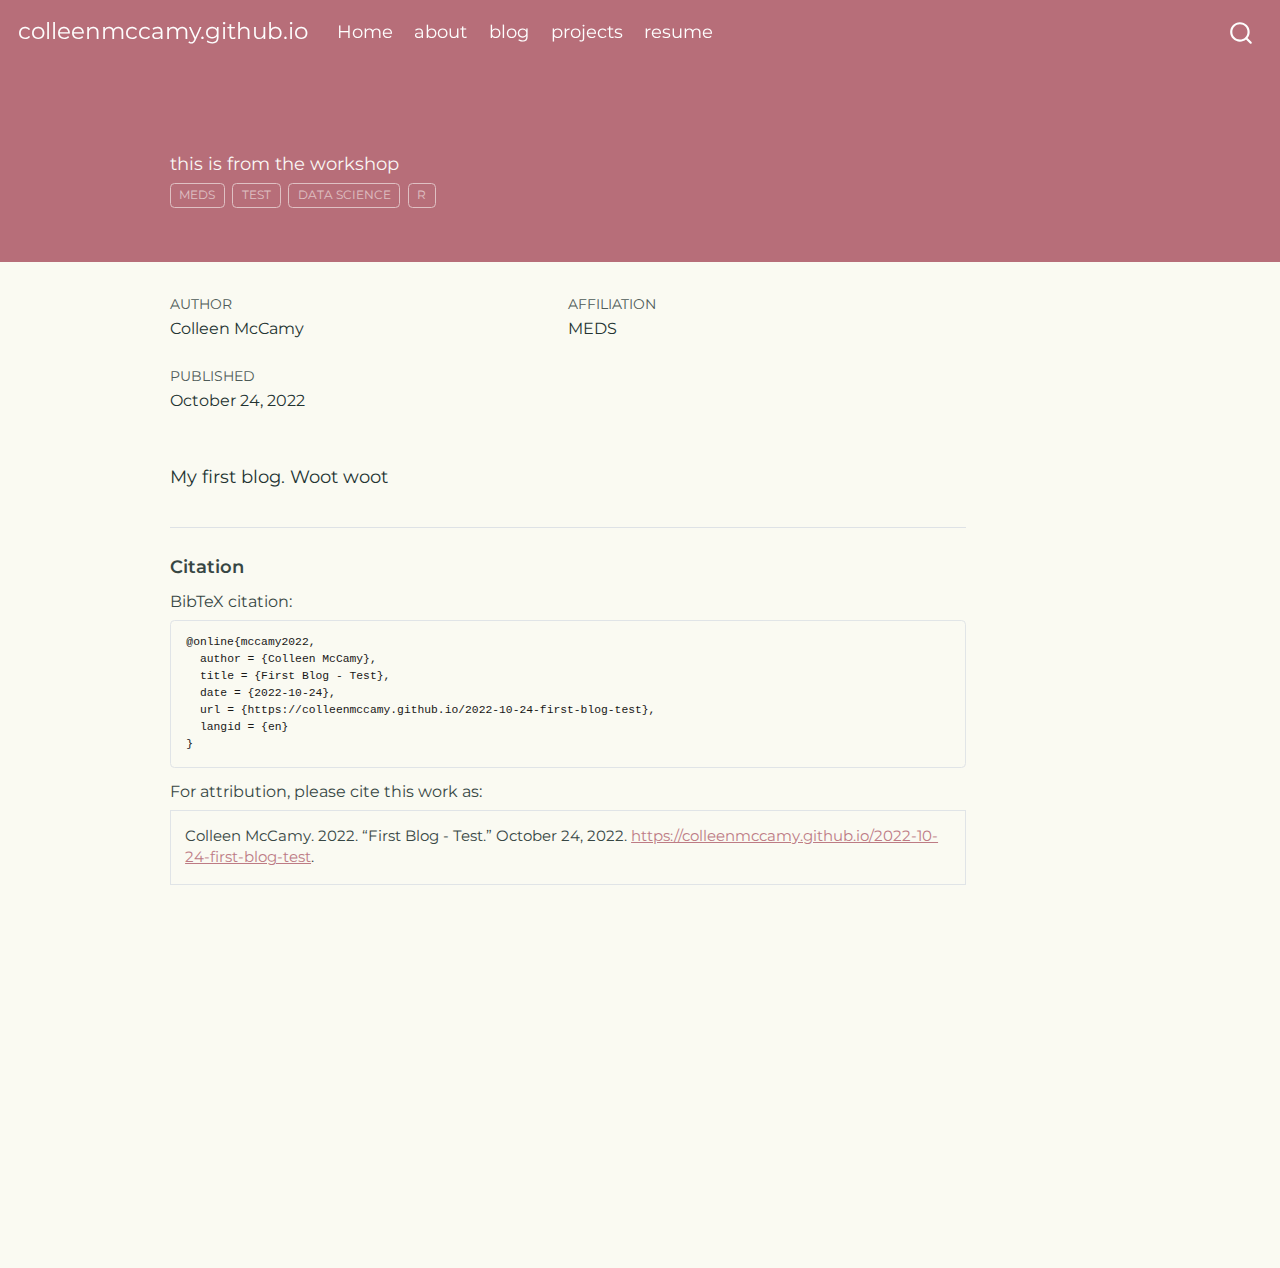
==== docs/posts/2022-10-24-first-blog-test/index.html @ 51aaa910 "added blog examples" ====
<!DOCTYPE html>
<html xmlns="http://www.w3.org/1999/xhtml" lang="en" xml:lang="en"><head>

<meta charset="utf-8">
<meta name="generator" content="quarto-1.0.36">

<meta name="viewport" content="width=device-width, initial-scale=1.0, user-scalable=yes">

<meta name="author" content="Colleen McCamy">
<meta name="dcterms.date" content="2022-10-24">
<meta name="description" content="this is from the workshop">

<title>colleenmccamy.github.io - first blog - test</title>
<style>
code{white-space: pre-wrap;}
span.smallcaps{font-variant: small-caps;}
span.underline{text-decoration: underline;}
div.column{display: inline-block; vertical-align: top; width: 50%;}
div.hanging-indent{margin-left: 1.5em; text-indent: -1.5em;}
ul.task-list{list-style: none;}
</style>


<script src="../../site_libs/quarto-nav/quarto-nav.js"></script>
<script src="../../site_libs/quarto-nav/headroom.min.js"></script>
<script src="../../site_libs/clipboard/clipboard.min.js"></script>
<script src="../../site_libs/quarto-search/autocomplete.umd.js"></script>
<script src="../../site_libs/quarto-search/fuse.min.js"></script>
<script src="../../site_libs/quarto-search/quarto-search.js"></script>
<meta name="quarto:offset" content="../../">
<script src="../../site_libs/quarto-html/quarto.js"></script>
<script src="../../site_libs/quarto-html/popper.min.js"></script>
<script src="../../site_libs/quarto-html/tippy.umd.min.js"></script>
<script src="../../site_libs/quarto-html/anchor.min.js"></script>
<link href="../../site_libs/quarto-html/tippy.css" rel="stylesheet">
<link href="../../site_libs/quarto-html/quarto-syntax-highlighting.css" rel="stylesheet" id="quarto-text-highlighting-styles">
<script src="../../site_libs/bootstrap/bootstrap.min.js"></script>
<link href="../../site_libs/bootstrap/bootstrap-icons.css" rel="stylesheet">
<link href="../../site_libs/bootstrap/bootstrap.min.css" rel="stylesheet" id="quarto-bootstrap" data-mode="light">
<script id="quarto-search-options" type="application/json">{
  "location": "navbar",
  "copy-button": false,
  "collapse-after": 3,
  "panel-placement": "end",
  "type": "overlay",
  "limit": 20,
  "language": {
    "search-no-results-text": "No results",
    "search-matching-documents-text": "matching documents",
    "search-copy-link-title": "Copy link to search",
    "search-hide-matches-text": "Hide additional matches",
    "search-more-match-text": "more match in this document",
    "search-more-matches-text": "more matches in this document",
    "search-clear-button-title": "Clear",
    "search-detached-cancel-button-title": "Cancel",
    "search-submit-button-title": "Submit"
  }
}</script>
<style>
    .quarto-title-block .quarto-title-banner {
      color: #FAF7F5;
background: images/images.jpeg;
    }
    </style>


</head>

<body class="nav-fixed">

<div id="quarto-search-results"></div>
  <header id="quarto-header" class="headroom fixed-top">
    <nav class="navbar navbar-expand-lg navbar-dark ">
      <div class="navbar-container container-fluid">
      <a class="navbar-brand" href="../../index.html">
    <span class="navbar-title">colleenmccamy.github.io</span>
  </a>
          <button class="navbar-toggler" type="button" data-bs-toggle="collapse" data-bs-target="#navbarCollapse" aria-controls="navbarCollapse" aria-expanded="false" aria-label="Toggle navigation" onclick="if (window.quartoToggleHeadroom) { window.quartoToggleHeadroom(); }">
  <span class="navbar-toggler-icon"></span>
</button>
          <div class="collapse navbar-collapse" id="navbarCollapse">
            <ul class="navbar-nav navbar-nav-scroll me-auto">
  <li class="nav-item">
    <a class="nav-link" href="../../index.html">Home</a>
  </li>  
  <li class="nav-item">
    <a class="nav-link" href="../../about.html">about</a>
  </li>  
  <li class="nav-item">
    <a class="nav-link" href="../../blog.html">blog</a>
  </li>  
  <li class="nav-item">
    <a class="nav-link" href="../../projects.html">projects</a>
  </li>  
  <li class="nav-item">
    <a class="nav-link" href="../../resume.html">resume</a>
  </li>  
</ul>
              <div id="quarto-search" class="" title="Search"></div>
          </div> <!-- /navcollapse -->
      </div> <!-- /container-fluid -->
    </nav>
</header>
<!-- content -->
<header id="title-block-header" class="quarto-title-block default page-columns page-full">
  <div class="quarto-title-banner page-columns page-full">
    <div class="quarto-title column-body">
      <h1 class="title">first blog - test</h1>
                  <div>
        <div class="description">
          this is from the workshop
        </div>
      </div>
                          <div class="quarto-categories">
                <div class="quarto-category">MEDS</div>
                <div class="quarto-category">test</div>
                <div class="quarto-category">data science</div>
                <div class="quarto-category">R</div>
              </div>
                  </div>
  </div>
    
  <div class="quarto-title-meta-author">
    <div class="quarto-title-meta-heading">Author</div>
    <div class="quarto-title-meta-heading">Affiliation</div>
    
      <div class="quarto-title-meta-contents">
      <a href="https://colleenmccamy.github.io/">Colleen McCamy</a> 
    </div>
      <div class="quarto-title-meta-contents">
          <p class="affiliation">
              <a href="https://ucsb-meds.github.io/">
              MEDS
              </a>
            </p>
        </div>
      </div>

  <div class="quarto-title-meta">

        
      <div>
      <div class="quarto-title-meta-heading">Published</div>
      <div class="quarto-title-meta-contents">
        <p class="date">October 24, 2022</p>
      </div>
    </div>
      
    </div>
    
  
  </header><div id="quarto-content" class="quarto-container page-columns page-rows-contents page-layout-article page-navbar">
<!-- sidebar -->
<!-- margin-sidebar -->
    <div id="quarto-margin-sidebar" class="sidebar margin-sidebar">
        
    </div>
<!-- main -->
<main class="content quarto-banner-title-block" id="quarto-document-content">




<p>My first blog. Woot woot</p>



<div id="quarto-appendix" class="default"><section class="quarto-appendix-contents"><h2 class="anchored quarto-appendix-heading">Citation</h2><div><div class="quarto-appendix-secondary-label">BibTeX citation:</div><pre class="sourceCode code-with-copy quarto-appendix-bibtex"><code class="sourceCode bibtex">@online{mccamy2022,
  author = {Colleen McCamy},
  title = {First Blog - Test},
  date = {2022-10-24},
  url = {https://colleenmccamy.github.io/2022-10-24-first-blog-test},
  langid = {en}
}
</code><button title="Copy to Clipboard" class="code-copy-button"><i class="bi"></i></button></pre><div class="quarto-appendix-secondary-label">For attribution, please cite this work as:</div><div id="ref-mccamy2022" class="csl-entry quarto-appendix-citeas" role="doc-biblioentry">
Colleen McCamy. 2022. <span>“First Blog - Test.”</span> October 24,
2022. <a href="https://colleenmccamy.github.io/2022-10-24-first-blog-test">https://colleenmccamy.github.io/2022-10-24-first-blog-test</a>.
</div></div></section></div></main> <!-- /main -->
<script id="quarto-html-after-body" type="application/javascript">
window.document.addEventListener("DOMContentLoaded", function (event) {
  const toggleBodyColorMode = (bsSheetEl) => {
    const mode = bsSheetEl.getAttribute("data-mode");
    const bodyEl = window.document.querySelector("body");
    if (mode === "dark") {
      bodyEl.classList.add("quarto-dark");
      bodyEl.classList.remove("quarto-light");
    } else {
      bodyEl.classList.add("quarto-light");
      bodyEl.classList.remove("quarto-dark");
    }
  }
  const toggleBodyColorPrimary = () => {
    const bsSheetEl = window.document.querySelector("link#quarto-bootstrap");
    if (bsSheetEl) {
      toggleBodyColorMode(bsSheetEl);
    }
  }
  toggleBodyColorPrimary();  
  const icon = "";
  const anchorJS = new window.AnchorJS();
  anchorJS.options = {
    placement: 'right',
    icon: icon
  };
  anchorJS.add('.anchored');
  const clipboard = new window.ClipboardJS('.code-copy-button', {
    target: function(trigger) {
      return trigger.previousElementSibling;
    }
  });
  clipboard.on('success', function(e) {
    // button target
    const button = e.trigger;
    // don't keep focus
    button.blur();
    // flash "checked"
    button.classList.add('code-copy-button-checked');
    var currentTitle = button.getAttribute("title");
    button.setAttribute("title", "Copied!");
    setTimeout(function() {
      button.setAttribute("title", currentTitle);
      button.classList.remove('code-copy-button-checked');
    }, 1000);
    // clear code selection
    e.clearSelection();
  });
  function tippyHover(el, contentFn) {
    const config = {
      allowHTML: true,
      content: contentFn,
      maxWidth: 500,
      delay: 100,
      arrow: false,
      appendTo: function(el) {
          return el.parentElement;
      },
      interactive: true,
      interactiveBorder: 10,
      theme: 'quarto',
      placement: 'bottom-start'
    };
    window.tippy(el, config); 
  }
  const noterefs = window.document.querySelectorAll('a[role="doc-noteref"]');
  for (var i=0; i<noterefs.length; i++) {
    const ref = noterefs[i];
    tippyHover(ref, function() {
      let href = ref.getAttribute('href');
      try { href = new URL(href).hash; } catch {}
      const id = href.replace(/^#\/?/, "");
      const note = window.document.getElementById(id);
      return note.innerHTML;
    });
  }
  var bibliorefs = window.document.querySelectorAll('a[role="doc-biblioref"]');
  for (var i=0; i<bibliorefs.length; i++) {
    const ref = bibliorefs[i];
    const cites = ref.parentNode.getAttribute('data-cites').split(' ');
    tippyHover(ref, function() {
      var popup = window.document.createElement('div');
      cites.forEach(function(cite) {
        var citeDiv = window.document.createElement('div');
        citeDiv.classList.add('hanging-indent');
        citeDiv.classList.add('csl-entry');
        var biblioDiv = window.document.getElementById('ref-' + cite);
        if (biblioDiv) {
          citeDiv.innerHTML = biblioDiv.innerHTML;
        }
        popup.appendChild(citeDiv);
      });
      return popup.innerHTML;
    });
  }
});
</script>
</div> <!-- /content -->



</body></html>
---- docs/site_libs/quarto-html/tippy.css ----
.tippy-box[data-animation=fade][data-state=hidden]{opacity:0}[data-tippy-root]{max-width:calc(100vw - 10px)}.tippy-box{position:relative;background-color:#333;color:#fff;border-radius:4px;font-size:14px;line-height:1.4;white-space:normal;outline:0;transition-property:transform,visibility,opacity}.tippy-box[data-placement^=top]>.tippy-arrow{bottom:0}.tippy-box[data-placement^=top]>.tippy-arrow:before{bottom:-7px;left:0;border-width:8px 8px 0;border-top-color:initial;transform-origin:center top}.tippy-box[data-placement^=bottom]>.tippy-arrow{top:0}.tippy-box[data-placement^=bottom]>.tippy-arrow:before{top:-7px;left:0;border-width:0 8px 8px;border-bottom-color:initial;transform-origin:center bottom}.tippy-box[data-placement^=left]>.tippy-arrow{right:0}.tippy-box[data-placement^=left]>.tippy-arrow:before{border-width:8px 0 8px 8px;border-left-color:initial;right:-7px;transform-origin:center left}.tippy-box[data-placement^=right]>.tippy-arrow{left:0}.tippy-box[data-placement^=right]>.tippy-arrow:before{left:-7px;border-width:8px 8px 8px 0;border-right-color:initial;transform-origin:center right}.tippy-box[data-inertia][data-state=visible]{transition-timing-function:cubic-bezier(.54,1.5,.38,1.11)}.tippy-arrow{width:16px;height:16px;color:#333}.tippy-arrow:before{content:"";position:absolute;border-color:transparent;border-style:solid}.tippy-content{position:relative;padding:5px 9px;z-index:1}
---- docs/site_libs/quarto-html/quarto-syntax-highlighting.css ----
/* quarto syntax highlight colors */
:root {
  --quarto-hl-ot-color: #003B4F;
  --quarto-hl-at-color: #657422;
  --quarto-hl-ss-color: #20794D;
  --quarto-hl-an-color: #5E5E5E;
  --quarto-hl-fu-color: #4758AB;
  --quarto-hl-st-color: #20794D;
  --quarto-hl-cf-color: #003B4F;
  --quarto-hl-op-color: #5E5E5E;
  --quarto-hl-er-color: #AD0000;
  --quarto-hl-bn-color: #AD0000;
  --quarto-hl-al-color: #AD0000;
  --quarto-hl-va-color: #111111;
  --quarto-hl-bu-color: inherit;
  --quarto-hl-ex-color: inherit;
  --quarto-hl-pp-color: #AD0000;
  --quarto-hl-in-color: #5E5E5E;
  --quarto-hl-vs-color: #20794D;
  --quarto-hl-wa-color: #5E5E5E;
  --quarto-hl-do-color: #5E5E5E;
  --quarto-hl-im-color: #00769E;
  --quarto-hl-ch-color: #20794D;
  --quarto-hl-dt-color: #AD0000;
  --quarto-hl-fl-color: #AD0000;
  --quarto-hl-co-color: #5E5E5E;
  --quarto-hl-cv-color: #5E5E5E;
  --quarto-hl-cn-color: #8f5902;
  --quarto-hl-sc-color: #5E5E5E;
  --quarto-hl-dv-color: #AD0000;
  --quarto-hl-kw-color: #003B4F;
}

/* other quarto variables */
:root {
  --quarto-font-monospace: SFMono-Regular, Menlo, Monaco, Consolas, "Liberation Mono", "Courier New", monospace;
}

pre > code.sourceCode > span {
  color: #003B4F;
}

code span {
  color: #003B4F;
}

code.sourceCode > span {
  color: #003B4F;
}

div.sourceCode,
div.sourceCode pre.sourceCode {
  color: #003B4F;
}

code span.ot {
  color: #003B4F;
}

code span.at {
  color: #657422;
}

code span.ss {
  color: #20794D;
}

code span.an {
  color: #5E5E5E;
}

code span.fu {
  color: #4758AB;
}

code span.st {
  color: #20794D;
}

code span.cf {
  color: #003B4F;
}

code span.op {
  color: #5E5E5E;
}

code span.er {
  color: #AD0000;
}

code span.bn {
  color: #AD0000;
}

code span.al {
  color: #AD0000;
}

code span.va {
  color: #111111;
}

code span.pp {
  color: #AD0000;
}

code span.in {
  color: #5E5E5E;
}

code span.vs {
  color: #20794D;
}

code span.wa {
  color: #5E5E5E;
  font-style: italic;
}

code span.do {
  color: #5E5E5E;
  font-style: italic;
}

code span.im {
  color: #00769E;
}

code span.ch {
  color: #20794D;
}

code span.dt {
  color: #AD0000;
}

code span.fl {
  color: #AD0000;
}

code span.co {
  color: #5E5E5E;
}

code span.cv {
  color: #5E5E5E;
  font-style: italic;
}

code span.cn {
  color: #8f5902;
}

code span.sc {
  color: #5E5E5E;
}

code span.dv {
  color: #AD0000;
}

code span.kw {
  color: #003B4F;
}

.prevent-inlining {
  content: "</";
}

/*# sourceMappingURL=debc5d5d77c3f9108843748ff7464032.css.map */
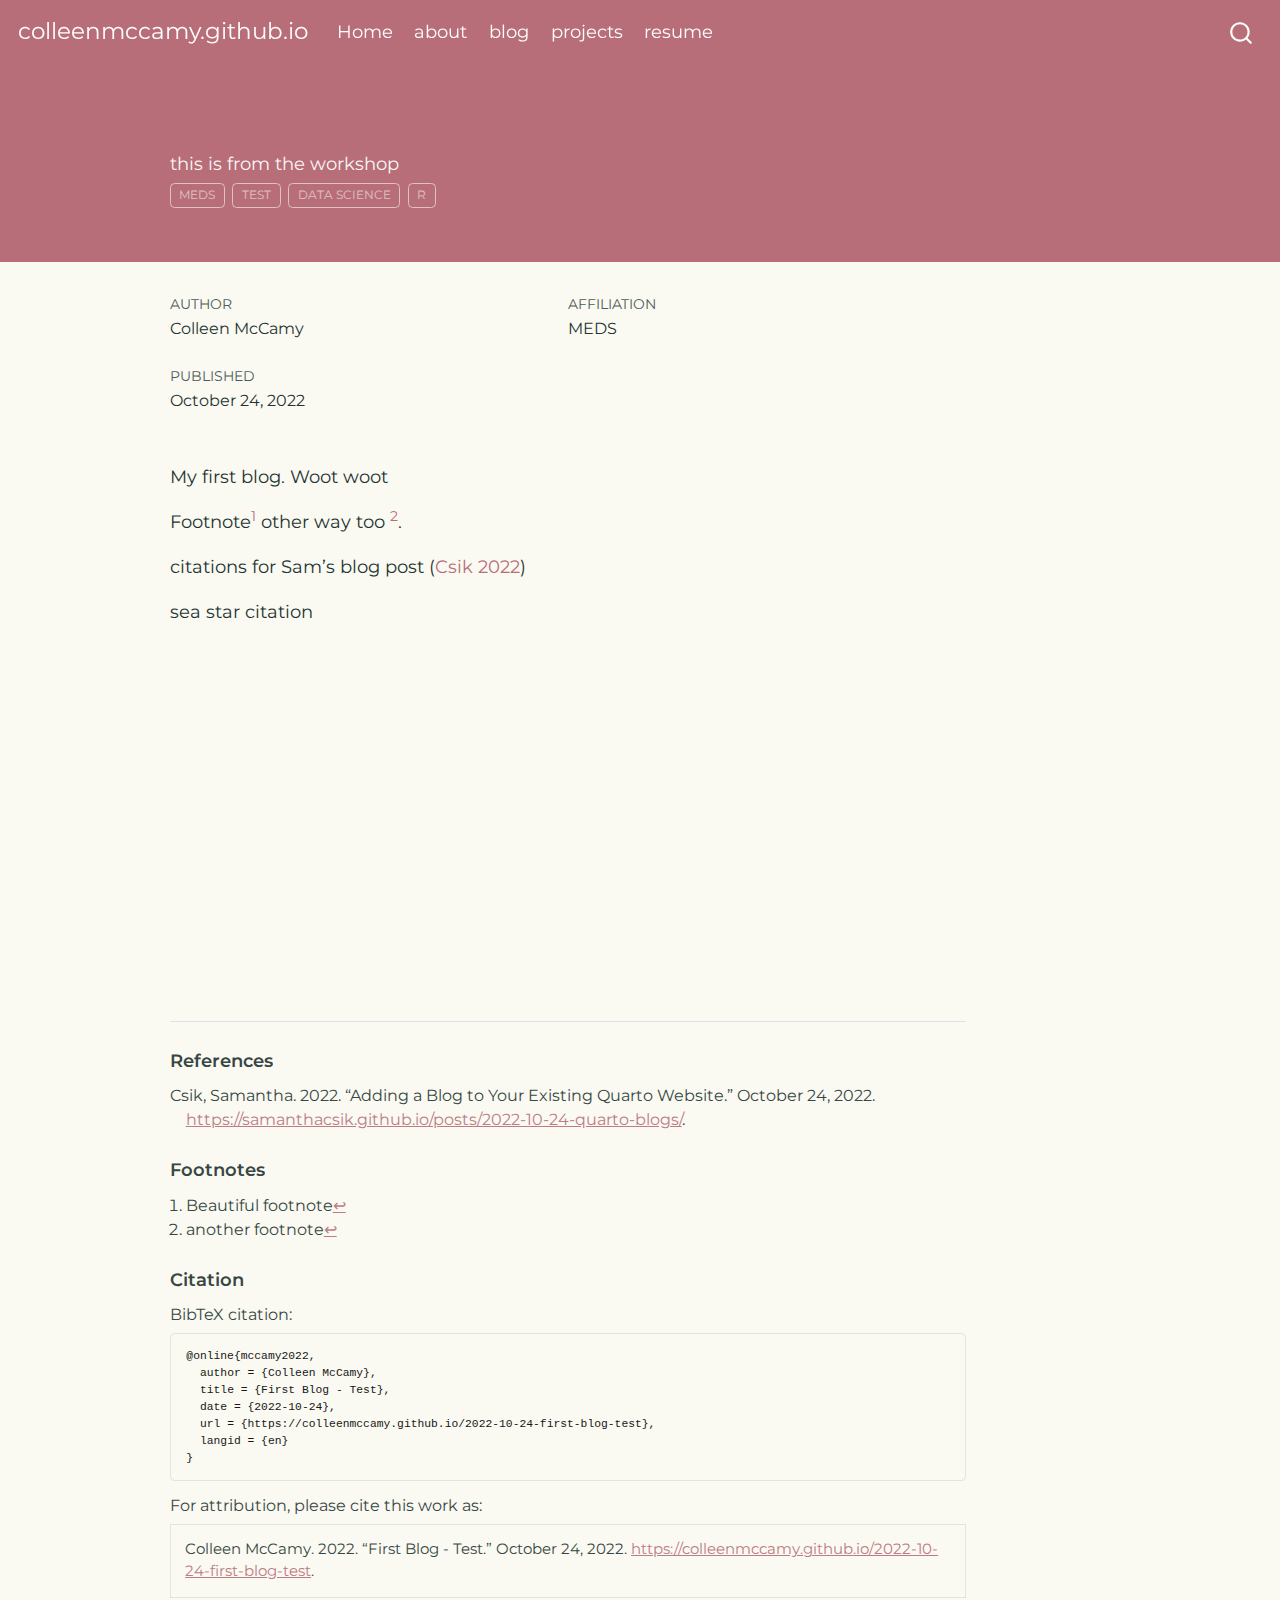
==== commit 3af3e984: "workshop edits" ====
--- a/docs/posts/2022-10-24-first-blog-test/index.html
+++ b/docs/posts/2022-10-24-first-blog-test/index.html
@@ -18,6 +18,25 @@
 div.column{display: inline-block; vertical-align: top; width: 50%;}
 div.hanging-indent{margin-left: 1.5em; text-indent: -1.5em;}
 ul.task-list{list-style: none;}
+div.csl-bib-body { }
+div.csl-entry {
+  clear: both;
+}
+.hanging div.csl-entry {
+  margin-left:2em;
+  text-indent:-2em;
+}
+div.csl-left-margin {
+  min-width:2em;
+  float:left;
+}
+div.csl-right-inline {
+  margin-left:2em;
+  padding-left:1em;
+}
+div.csl-indent {
+  margin-left: 2em;
+}
 </style>
 
 
@@ -162,10 +181,27 @@
 
 
 <p>My first blog. Woot woot</p>
-
-
-
-<div id="quarto-appendix" class="default"><section class="quarto-appendix-contents"><h2 class="anchored quarto-appendix-heading">Citation</h2><div><div class="quarto-appendix-secondary-label">BibTeX citation:</div><pre class="sourceCode code-with-copy quarto-appendix-bibtex"><code class="sourceCode bibtex">@online{mccamy2022,
+<p>Footnote<a href="#fn1" class="footnote-ref" id="fnref1" role="doc-noteref"><sup>1</sup></a> other way too <a href="#fn2" class="footnote-ref" id="fnref2" role="doc-noteref"><sup>2</sup></a>.</p>
+<p>citations for Sam’s blog post <span class="citation" data-cites="csik2022">(<a href="#ref-csik2022" role="doc-biblioref">Csik 2022</a>)</span></p>
+<p>sea star citation</p>
+<iframe width="560" height="315" src="https://www.youtube.com/embed/vPhg6sc1Mk4" title="YouTube video player" frameborder="0" allow="accelerometer; autoplay; clipboard-write; encrypted-media; gyroscope; picture-in-picture" allowfullscreen="">
+</iframe>
+
+
+
+
+
+<div id="quarto-appendix" class="default"><section class="quarto-appendix-contents" role="doc-bibliography"><h2 class="anchored quarto-appendix-heading">References</h2><div id="refs" class="references csl-bib-body hanging-indent" role="doc-bibliography">
+<div id="ref-csik2022" class="csl-entry" role="doc-biblioentry">
+Csik, Samantha. 2022. <span>“Adding a Blog to Your Existing <span>Quarto</span> Website.”</span> October 24, 2022. <a href="https://samanthacsik.github.io/posts/2022-10-24-quarto-blogs/">https://samanthacsik.github.io/posts/2022-10-24-quarto-blogs/</a>.
+</div>
+</div></section><section class="footnotes footnotes-end-of-document" role="doc-endnotes"><h2 class="anchored quarto-appendix-heading">Footnotes</h2>
+
+<ol>
+<li id="fn1" role="doc-endnote"><p>Beautiful footnote<a href="#fnref1" class="footnote-back" role="doc-backlink">↩︎</a></p></li>
+<li id="fn2" role="doc-endnote"><p>another footnote<a href="#fnref2" class="footnote-back" role="doc-backlink">↩︎</a></p></li>
+</ol>
+</section><section class="quarto-appendix-contents"><h2 class="anchored quarto-appendix-heading">Citation</h2><div><div class="quarto-appendix-secondary-label">BibTeX citation:</div><pre class="sourceCode code-with-copy quarto-appendix-bibtex"><code class="sourceCode bibtex">@online{mccamy2022,
   author = {Colleen McCamy},
   title = {First Blog - Test},
   date = {2022-10-24},
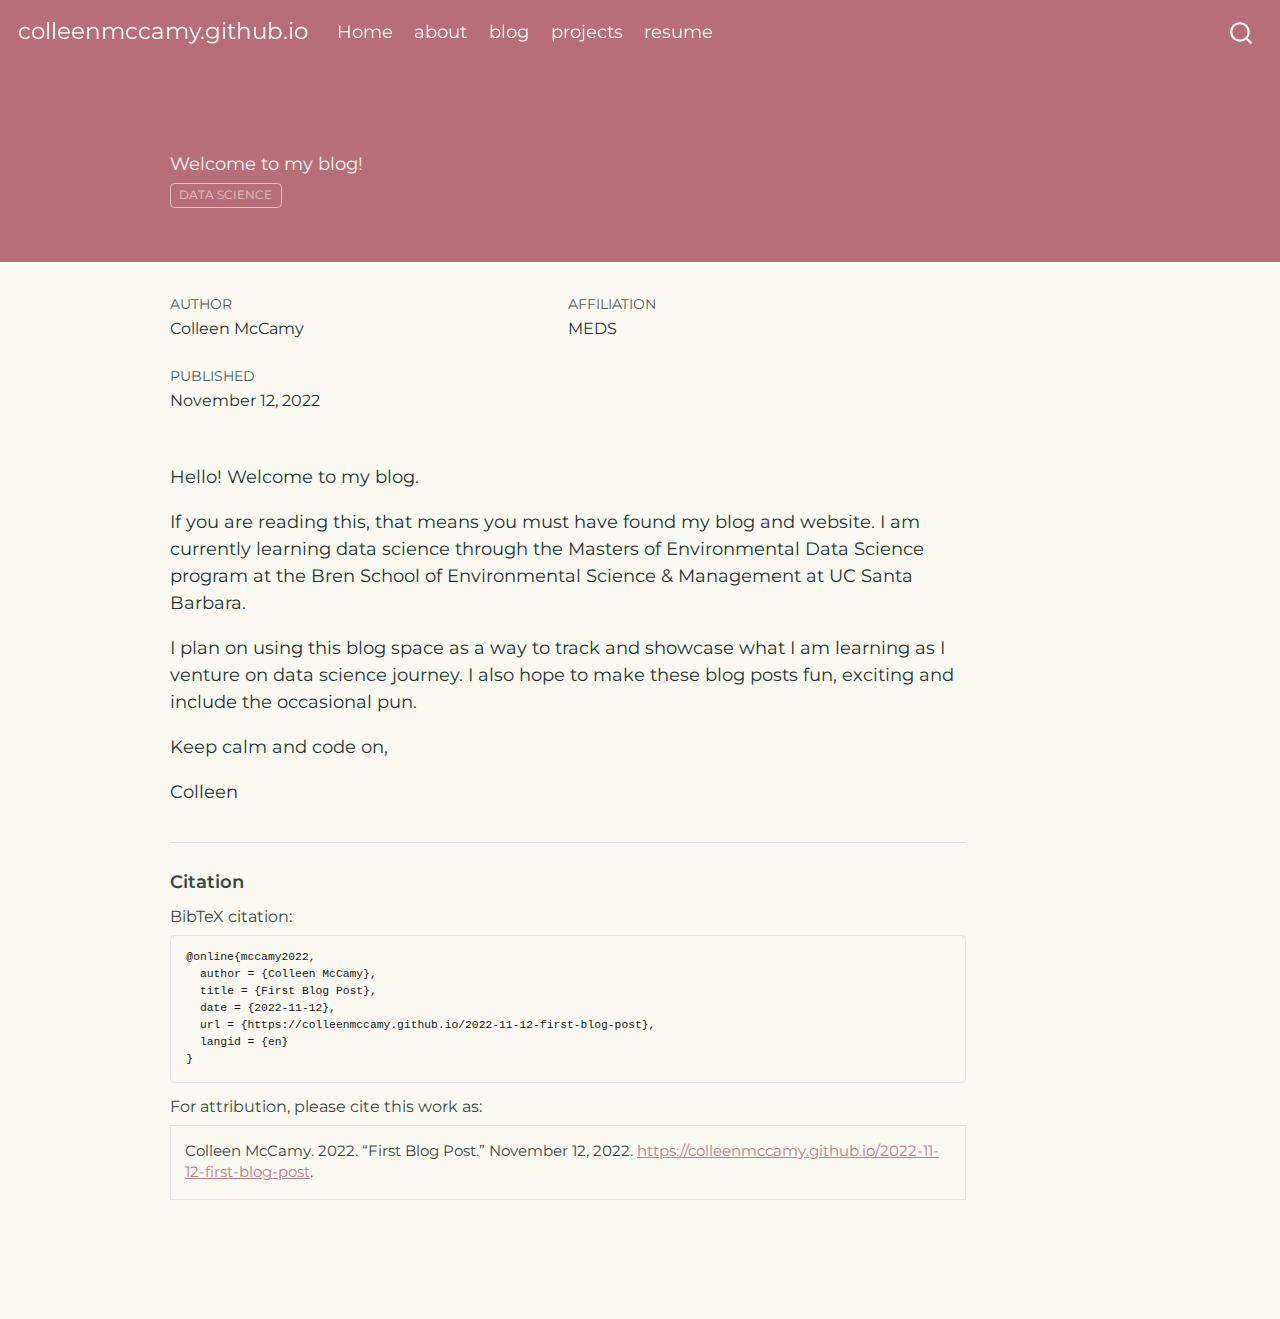
==== commit 4c775ebc: "updating blog info" ====
--- a/docs/posts/2022-10-24-first-blog-test/index.html
+++ b/docs/posts/2022-10-24-first-blog-test/index.html
@@ -7,10 +7,10 @@
 <meta name="viewport" content="width=device-width, initial-scale=1.0, user-scalable=yes">
 
 <meta name="author" content="Colleen McCamy">
-<meta name="dcterms.date" content="2022-10-24">
-<meta name="description" content="this is from the workshop">
-
-<title>colleenmccamy.github.io - first blog - test</title>
+<meta name="dcterms.date" content="2022-11-12">
+<meta name="description" content="Welcome to my blog!">
+
+<title>colleenmccamy.github.io - First blog post</title>
 <style>
 code{white-space: pre-wrap;}
 span.smallcaps{font-variant: small-caps;}
@@ -18,25 +18,6 @@
 div.column{display: inline-block; vertical-align: top; width: 50%;}
 div.hanging-indent{margin-left: 1.5em; text-indent: -1.5em;}
 ul.task-list{list-style: none;}
-div.csl-bib-body { }
-div.csl-entry {
-  clear: both;
-}
-.hanging div.csl-entry {
-  margin-left:2em;
-  text-indent:-2em;
-}
-div.csl-left-margin {
-  min-width:2em;
-  float:left;
-}
-div.csl-right-inline {
-  margin-left:2em;
-  padding-left:1em;
-}
-div.csl-indent {
-  margin-left: 2em;
-}
 </style>
 
 
@@ -124,17 +105,14 @@
 <header id="title-block-header" class="quarto-title-block default page-columns page-full">
   <div class="quarto-title-banner page-columns page-full">
     <div class="quarto-title column-body">
-      <h1 class="title">first blog - test</h1>
+      <h1 class="title">First blog post</h1>
                   <div>
         <div class="description">
-          this is from the workshop
+          Welcome to my blog!
         </div>
       </div>
                           <div class="quarto-categories">
-                <div class="quarto-category">MEDS</div>
-                <div class="quarto-category">test</div>
                 <div class="quarto-category">data science</div>
-                <div class="quarto-category">R</div>
               </div>
                   </div>
   </div>
@@ -161,7 +139,7 @@
       <div>
       <div class="quarto-title-meta-heading">Published</div>
       <div class="quarto-title-meta-contents">
-        <p class="date">October 24, 2022</p>
+        <p class="date">November 12, 2022</p>
       </div>
     </div>
       
@@ -180,37 +158,24 @@
 
 
 
-<p>My first blog. Woot woot</p>
-<p>Footnote<a href="#fn1" class="footnote-ref" id="fnref1" role="doc-noteref"><sup>1</sup></a> other way too <a href="#fn2" class="footnote-ref" id="fnref2" role="doc-noteref"><sup>2</sup></a>.</p>
-<p>citations for Sam’s blog post <span class="citation" data-cites="csik2022">(<a href="#ref-csik2022" role="doc-biblioref">Csik 2022</a>)</span></p>
-<p>sea star citation</p>
-<iframe width="560" height="315" src="https://www.youtube.com/embed/vPhg6sc1Mk4" title="YouTube video player" frameborder="0" allow="accelerometer; autoplay; clipboard-write; encrypted-media; gyroscope; picture-in-picture" allowfullscreen="">
-</iframe>
-
-
-
-
-
-<div id="quarto-appendix" class="default"><section class="quarto-appendix-contents" role="doc-bibliography"><h2 class="anchored quarto-appendix-heading">References</h2><div id="refs" class="references csl-bib-body hanging-indent" role="doc-bibliography">
-<div id="ref-csik2022" class="csl-entry" role="doc-biblioentry">
-Csik, Samantha. 2022. <span>“Adding a Blog to Your Existing <span>Quarto</span> Website.”</span> October 24, 2022. <a href="https://samanthacsik.github.io/posts/2022-10-24-quarto-blogs/">https://samanthacsik.github.io/posts/2022-10-24-quarto-blogs/</a>.
-</div>
-</div></section><section class="footnotes footnotes-end-of-document" role="doc-endnotes"><h2 class="anchored quarto-appendix-heading">Footnotes</h2>
-
-<ol>
-<li id="fn1" role="doc-endnote"><p>Beautiful footnote<a href="#fnref1" class="footnote-back" role="doc-backlink">↩︎</a></p></li>
-<li id="fn2" role="doc-endnote"><p>another footnote<a href="#fnref2" class="footnote-back" role="doc-backlink">↩︎</a></p></li>
-</ol>
-</section><section class="quarto-appendix-contents"><h2 class="anchored quarto-appendix-heading">Citation</h2><div><div class="quarto-appendix-secondary-label">BibTeX citation:</div><pre class="sourceCode code-with-copy quarto-appendix-bibtex"><code class="sourceCode bibtex">@online{mccamy2022,
+<p>Hello! Welcome to my blog.</p>
+<p>If you are reading this, that means you must have found my blog and website. I am currently learning data science through the Masters of Environmental Data Science program at the Bren School of Environmental Science &amp; Management at UC Santa Barbara.</p>
+<p>I plan on using this blog space as a way to track and showcase what I am learning as I venture on data science journey. I also hope to make these blog posts fun, exciting and include the occasional pun.</p>
+<p>Keep calm and code on,</p>
+<p>Colleen</p>
+
+
+
+<div id="quarto-appendix" class="default"><section class="quarto-appendix-contents"><h2 class="anchored quarto-appendix-heading">Citation</h2><div><div class="quarto-appendix-secondary-label">BibTeX citation:</div><pre class="sourceCode code-with-copy quarto-appendix-bibtex"><code class="sourceCode bibtex">@online{mccamy2022,
   author = {Colleen McCamy},
-  title = {First Blog - Test},
-  date = {2022-10-24},
-  url = {https://colleenmccamy.github.io/2022-10-24-first-blog-test},
+  title = {First Blog Post},
+  date = {2022-11-12},
+  url = {https://colleenmccamy.github.io/2022-11-12-first-blog-post},
   langid = {en}
 }
 </code><button title="Copy to Clipboard" class="code-copy-button"><i class="bi"></i></button></pre><div class="quarto-appendix-secondary-label">For attribution, please cite this work as:</div><div id="ref-mccamy2022" class="csl-entry quarto-appendix-citeas" role="doc-biblioentry">
-Colleen McCamy. 2022. <span>“First Blog - Test.”</span> October 24,
-2022. <a href="https://colleenmccamy.github.io/2022-10-24-first-blog-test">https://colleenmccamy.github.io/2022-10-24-first-blog-test</a>.
+Colleen McCamy. 2022. <span>“First Blog Post.”</span> November 12, 2022.
+<a href="https://colleenmccamy.github.io/2022-11-12-first-blog-post">https://colleenmccamy.github.io/2022-11-12-first-blog-post</a>.
 </div></div></section></div></main> <!-- /main -->
 <script id="quarto-html-after-body" type="application/javascript">
 window.document.addEventListener("DOMContentLoaded", function (event) {
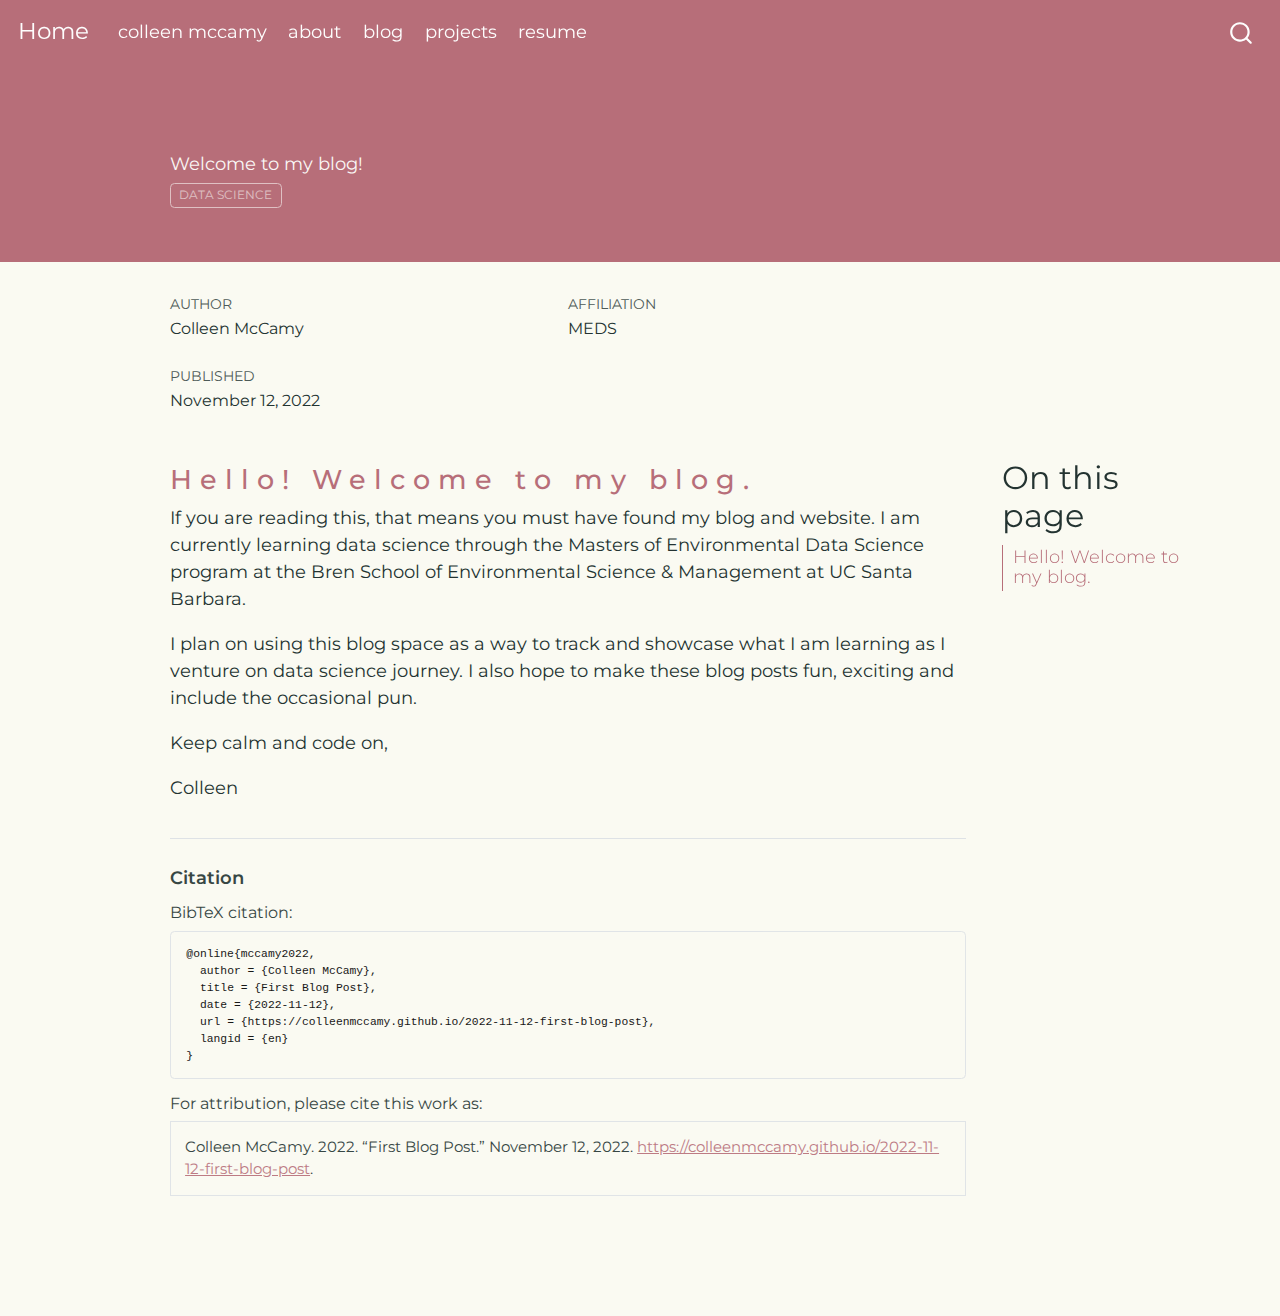
==== commit 5b97f33f: "updating the blog post" ====
--- a/docs/posts/2022-10-24-first-blog-test/index.html
+++ b/docs/posts/2022-10-24-first-blog-test/index.html
@@ -10,7 +10,7 @@
 <meta name="dcterms.date" content="2022-11-12">
 <meta name="description" content="Welcome to my blog!">
 
-<title>colleenmccamy.github.io - First blog post</title>
+<title>Home - First blog post</title>
 <style>
 code{white-space: pre-wrap;}
 span.smallcaps{font-variant: small-caps;}
@@ -73,7 +73,7 @@
     <nav class="navbar navbar-expand-lg navbar-dark ">
       <div class="navbar-container container-fluid">
       <a class="navbar-brand" href="../../index.html">
-    <span class="navbar-title">colleenmccamy.github.io</span>
+    <span class="navbar-title">Home</span>
   </a>
           <button class="navbar-toggler" type="button" data-bs-toggle="collapse" data-bs-target="#navbarCollapse" aria-controls="navbarCollapse" aria-expanded="false" aria-label="Toggle navigation" onclick="if (window.quartoToggleHeadroom) { window.quartoToggleHeadroom(); }">
   <span class="navbar-toggler-icon"></span>
@@ -81,7 +81,7 @@
           <div class="collapse navbar-collapse" id="navbarCollapse">
             <ul class="navbar-nav navbar-nav-scroll me-auto">
   <li class="nav-item">
-    <a class="nav-link" href="../../index.html">Home</a>
+    <a class="nav-link" href="../../index.html">colleen mccamy</a>
   </li>  
   <li class="nav-item">
     <a class="nav-link" href="../../about.html">about</a>
@@ -150,7 +150,13 @@
 <!-- sidebar -->
 <!-- margin-sidebar -->
     <div id="quarto-margin-sidebar" class="sidebar margin-sidebar">
-        
+        <nav id="TOC" role="doc-toc">
+    <h2 id="toc-title">On this page</h2>
+   
+  <ul>
+  <li><a href="#hello-welcome-to-my-blog." id="toc-hello-welcome-to-my-blog." class="nav-link active" data-scroll-target="#hello-welcome-to-my-blog.">Hello! Welcome to my blog.</a></li>
+  </ul>
+</nav>
     </div>
 <!-- main -->
 <main class="content quarto-banner-title-block" id="quarto-document-content">
@@ -158,13 +164,15 @@
 
 
 
-<p>Hello! Welcome to my blog.</p>
+<section id="hello-welcome-to-my-blog." class="level3">
+<h3 class="anchored" data-anchor-id="hello-welcome-to-my-blog.">Hello! Welcome to my blog.</h3>
 <p>If you are reading this, that means you must have found my blog and website. I am currently learning data science through the Masters of Environmental Data Science program at the Bren School of Environmental Science &amp; Management at UC Santa Barbara.</p>
 <p>I plan on using this blog space as a way to track and showcase what I am learning as I venture on data science journey. I also hope to make these blog posts fun, exciting and include the occasional pun.</p>
 <p>Keep calm and code on,</p>
 <p>Colleen</p>
 
 
+</section>
 
 <div id="quarto-appendix" class="default"><section class="quarto-appendix-contents"><h2 class="anchored quarto-appendix-heading">Citation</h2><div><div class="quarto-appendix-secondary-label">BibTeX citation:</div><pre class="sourceCode code-with-copy quarto-appendix-bibtex"><code class="sourceCode bibtex">@online{mccamy2022,
   author = {Colleen McCamy},
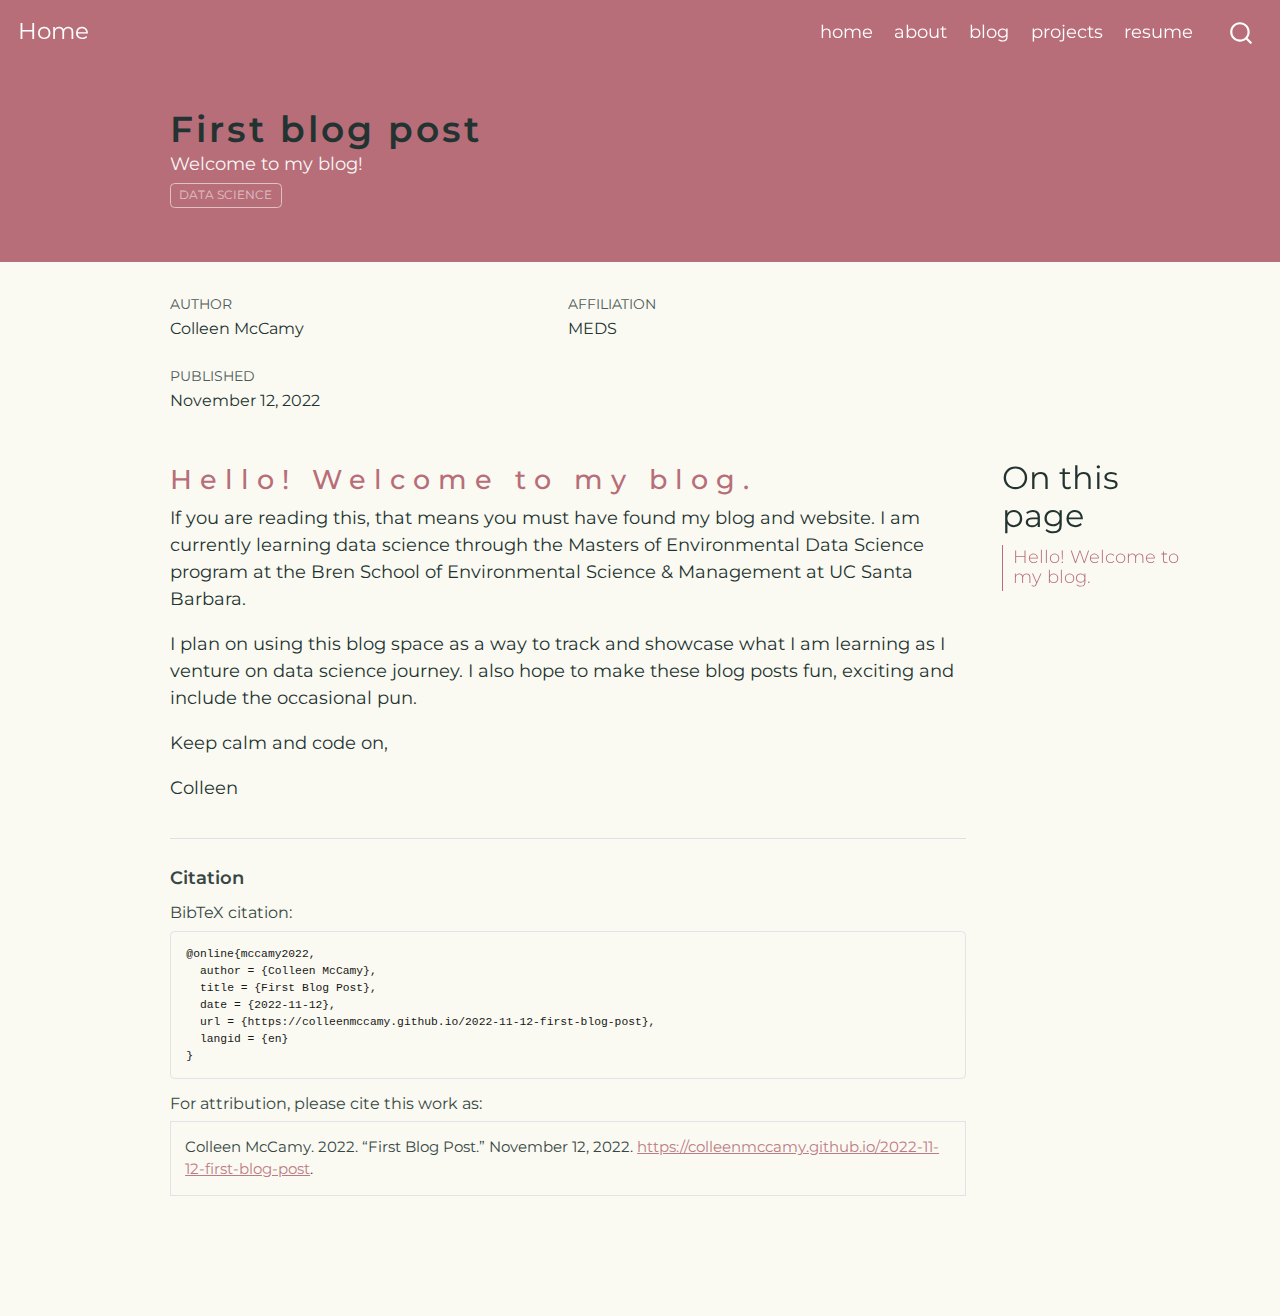
==== commit b39a06b5: "updated title color" ====
--- a/docs/posts/2022-10-24-first-blog-test/index.html
+++ b/docs/posts/2022-10-24-first-blog-test/index.html
@@ -79,9 +79,9 @@
   <span class="navbar-toggler-icon"></span>
 </button>
           <div class="collapse navbar-collapse" id="navbarCollapse">
-            <ul class="navbar-nav navbar-nav-scroll me-auto">
-  <li class="nav-item">
-    <a class="nav-link" href="../../index.html">colleen mccamy</a>
+            <ul class="navbar-nav navbar-nav-scroll ms-auto">
+  <li class="nav-item">
+    <a class="nav-link" href="../../index.html">home</a>
   </li>  
   <li class="nav-item">
     <a class="nav-link" href="../../about.html">about</a>
